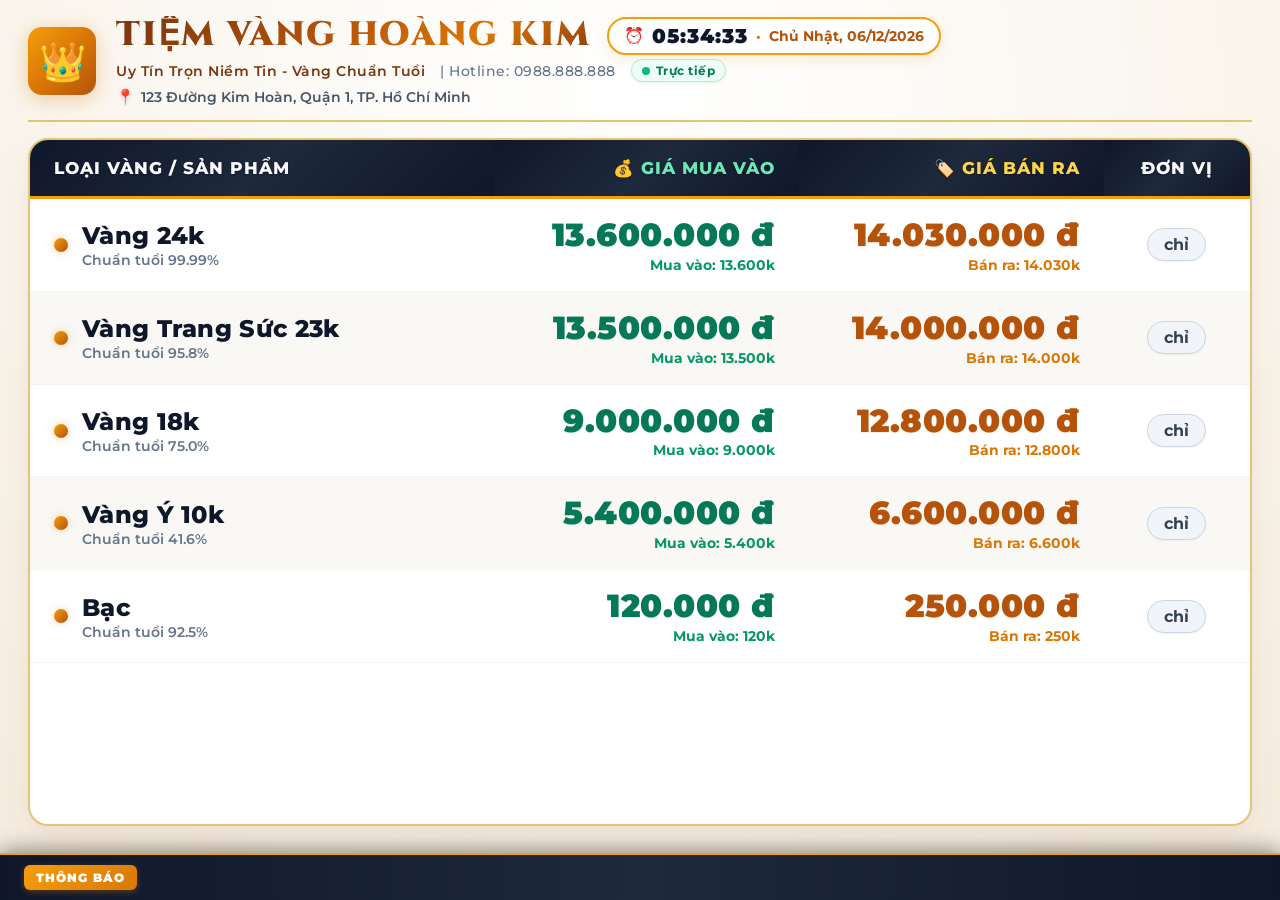
==== bang-gia-vang.html @ 9cb9dcdd "Ghim co dinh dong chu thong bao duoi day man hinh, hoan toan doc lap voi khung bang gia vang" ====
<!DOCTYPE html>
<html lang="vi">
<head>
  <meta charset="UTF-8">
  <meta name="viewport" content="width=device-width, initial-scale=1.0">
  <title>Bảng Giá Vàng Điện Tử - Tiệm Vàng Hoàng Kim</title>
  <link rel="preconnect" href="https://fonts.googleapis.com">
  <link rel="preconnect" href="https://fonts.gstatic.com" crossorigin>
  <link href="https://fonts.googleapis.com/css2?family=Cinzel:wght@600;700;800;900&family=Montserrat:wght@400;500;600;700;800;900&display=swap" rel="stylesheet">
  <style>
    :root {
      --bg-main: radial-gradient(circle at 50% 10%, #FFFFFF 0%, #FAF6EE 55%, #F4ECE0 100%);
      --card-bg: #FFFFFF;
      --gold-primary: #D97706;
      --gold-dark: #B45309;
      --gold-light: #FEF3C7;
      --gold-gradient: linear-gradient(135deg, #F59E0B 0%, #D97706 50%, #B45309 100%);
      --text-main: #0F172A;
      --text-muted: #64748B;
      --border-gold: #E5C378;
      --border-light: #EFE4CF;
      --buy-color: #047857;
      --sell-color: #DC2626;
    }

    * {
      box-sizing: border-box;
      margin: 0;
      padding: 0;
    }

    body {
      font-family: 'Montserrat', sans-serif;
      background: var(--bg-main);
      color: var(--text-main);
      min-height: 100vh;
      display: flex;
      flex-direction: column;
      overflow-x: hidden;
      padding-bottom: 58px;
    }

    /* Main Container */
    .tv-container {
      flex: 1;
      width: 100%;
      max-width: 1600px;
      margin: 0 auto;
      padding: 16px 28px;
      display: flex;
      flex-direction: column;
    }

    /* Header Section */
    .tv-header {
      display: flex;
      align-items: center;
      gap: 20px;
      padding-bottom: 14px;
      border-bottom: 2px solid var(--border-gold);
      margin-bottom: 16px;
    }

    .brand-logo-badge {
      width: 68px;
      height: 68px;
      background: var(--gold-gradient);
      border-radius: 14px;
      display: flex;
      align-items: center;
      justify-content: center;
      font-size: 38px;
      box-shadow: 0 4px 20px rgba(217, 119, 6, 0.35);
      flex-shrink: 0;
    }

    .brand-titles {
      flex: 1;
    }

    .brand-title-row {
      display: flex;
      align-items: center;
      gap: 16px;
      flex-wrap: wrap;
    }

    .brand-titles h1 {
      font-family: 'Cinzel', serif;
      font-size: 34px;
      font-weight: 900;
      letter-spacing: 2px;
      background: linear-gradient(135deg, #78350F 0%, #B45309 45%, #D97706 75%, #92400E 100%);
      -webkit-background-clip: text;
      -webkit-text-fill-color: transparent;
      text-transform: uppercase;
      margin-bottom: 0;
      line-height: 1.15;
      filter: drop-shadow(0 1px 1px rgba(255, 255, 255, 0.8));
    }

    /* Thời gian hiển thị nho nhỏ sau chữ Hoàng Kim */
    .header-clock-pill {
      display: inline-flex;
      align-items: center;
      gap: 8px;
      background: #FFFFFF;
      border: 2px solid #F59E0B;
      padding: 5px 15px;
      border-radius: 20px;
      box-shadow: 0 4px 15px rgba(217, 119, 6, 0.15);
    }

    .header-clock-pill .clock-icon {
      font-size: 16px;
    }

    .header-clock-pill .clock-time-inline {
      font-family: 'Montserrat', monospace;
      font-size: 20px;
      font-weight: 900;
      color: #0F172A;
      letter-spacing: 1px;
    }

    .header-clock-pill .clock-sep {
      color: #D97706;
      font-size: 13px;
      font-weight: 700;
    }

    .header-clock-pill .clock-date-inline {
      font-size: 14px;
      color: #B45309;
      font-weight: 700;
    }

    .brand-titles .slogan {
      font-size: 14px;
      color: #78350F;
      letter-spacing: 0.5px;
      font-weight: 600;
      display: flex;
      align-items: center;
      gap: 15px;
      margin-top: 4px;
      flex-wrap: wrap;
    }

    .brand-titles .slogan span.contact {
      color: #64748B;
      font-size: 13.5px;
      font-weight: 500;
    }

    /* Live Sync Status Badge */
    .live-status-pill {
      display: inline-flex;
      align-items: center;
      gap: 6px;
      font-size: 12px;
      font-weight: 700;
      color: #047857;
      background: #ECFDF5;
      border: 1px solid #A7F3D0;
      padding: 3px 10px;
      border-radius: 12px;
      box-shadow: 0 1px 3px rgba(4, 120, 87, 0.1);
    }

    .live-dot {
      width: 8px;
      height: 8px;
      border-radius: 50%;
      background: #10B981;
      display: inline-block;
    }

    /* Address Line */
    .address-line {
      display: flex;
      align-items: center;
      gap: 6px;
      font-size: 13.5px;
      color: #475569;
      font-weight: 600;
      margin-top: 5px;
    }

    .address-pin {
      font-size: 15px;
      color: #DC2626;
      filter: drop-shadow(0 1px 2px rgba(220, 38, 38, 0.25));
    }

    /* Rates Table Card */
    .rates-card {
      flex: 1;
      background: #FFFFFF;
      border-radius: 20px;
      border: 2px solid #E5C378;
      box-shadow: 0 20px 50px rgba(180, 83, 9, 0.08), 0 4px 12px rgba(0, 0, 0, 0.03);
      overflow: hidden;
      display: flex;
      flex-direction: column;
    }

    .rates-table {
      width: 100%;
      border-collapse: collapse;
      text-align: left;
    }

    .rates-table thead th {
      background: linear-gradient(135deg, #0F172A 0%, #1E293B 50%, #0F172A 100%);
      color: #F8FAFC;
      font-family: 'Montserrat', sans-serif;
      font-size: 16.5px;
      font-weight: 800;
      letter-spacing: 1px;
      padding: 18px 24px;
      border-bottom: 3px solid #F59E0B;
      text-transform: uppercase;
      text-shadow: 0 1px 2px rgba(0, 0, 0, 0.4);
    }

    .rates-table thead th.th-buy {
      color: #6EE7B7;
      text-align: right;
    }

    .rates-table thead th.th-sell {
      color: #FCD34D;
      text-align: right;
    }

    .rates-table thead th.th-center {
      text-align: center;
    }

    .rates-table tbody tr {
      border-bottom: 1px solid #F1F5F9;
      background: #FFFFFF;
      transition: background 0.15s ease;
    }

    .rates-table tbody tr:nth-child(even) {
      background: #FAF8F5;
    }

    .rates-table tbody tr:hover {
      background: #FEF9C3;
    }

    .rates-table td {
      padding: 18px 24px;
      vertical-align: middle;
      font-size: 18px;
    }

    .gold-name-box {
      display: flex;
      align-items: center;
      gap: 14px;
    }

    .gold-bullet {
      width: 14px;
      height: 14px;
      border-radius: 50%;
      background: linear-gradient(135deg, #F59E0B, #B45309);
      box-shadow: 0 0 8px rgba(217, 119, 6, 0.35);
      flex-shrink: 0;
    }

    .gold-title {
      font-size: 24px;
      font-weight: 800;
      color: #0F172A;
      letter-spacing: 0.3px;
    }

    .gold-sub {
      font-size: 13.5px;
      color: #64748B;
      font-weight: 600;
      margin-top: 2px;
    }

    .unit-tag {
      display: inline-block;
      padding: 6px 16px;
      border-radius: 20px;
      background: #F1F5F9;
      border: 1.5px solid #CBD5E1;
      color: #334155;
      font-size: 16px;
      font-weight: 700;
      box-shadow: 0 1px 2px rgba(0, 0, 0, 0.05);
    }

    .price-cell {
      text-align: right;
      font-family: 'Montserrat', sans-serif;
    }

    .price-val {
      font-size: 32px;
      font-weight: 900;
      letter-spacing: 0.5px;
      line-height: 1.15;
    }

    .price-buy-val {
      color: #047857;
      text-shadow: 0 1px 1px rgba(4, 120, 87, 0.1);
    }

    .price-sell-val {
      color: #B45309;
      text-shadow: 0 1px 1px rgba(180, 83, 9, 0.1);
    }

    .price-vnd-sub {
      font-size: 13.5px;
      font-weight: 700;
      margin-top: 3px;
    }

    .price-buy-sub {
      color: #059669;
    }

    .price-sell-sub {
      color: #D97706;
    }

    /* Empty state */
    .empty-state {
      padding: 60px 20px;
      text-align: center;
      color: #64748B;
      font-size: 18px;
    }

    /* Bottom Ticker Marquee: Cố định hoàn toàn ở đáy màn hình */
    .bottom-ticker {
      position: fixed;
      bottom: 0;
      left: 0;
      right: 0;
      width: 100%;
      z-index: 9999;
      background: linear-gradient(90deg, #0F172A 0%, #1E293B 50%, #0F172A 100%);
      border-top: 2.5px solid #F59E0B;
      padding: 10px 24px;
      display: flex;
      align-items: center;
      gap: 16px;
      font-size: 15px;
      overflow: hidden;
      margin: 0;
      border-radius: 0;
      box-shadow: 0 -4px 20px rgba(0, 0, 0, 0.4);
    }

    .ticker-badge {
      background: linear-gradient(135deg, #F59E0B, #D97706);
      color: #FFFFFF;
      font-size: 12px;
      font-weight: 900;
      padding: 5px 12px;
      border-radius: 6px;
      white-space: nowrap;
      text-transform: uppercase;
      letter-spacing: 1px;
      box-shadow: 0 2px 6px rgba(217, 119, 6, 0.35);
      flex-shrink: 0;
    }

    .ticker-content {
      flex: 1;
      white-space: nowrap;
      overflow: hidden;
    }

    .ticker-text {
      display: inline-block;
      padding-left: 100%;
      animation: tickerAnimation 28s linear infinite;
      color: #F8FAFC;
      font-weight: 600;
      font-size: 14.5px;
      letter-spacing: 0.5px;
    }

    @keyframes tickerAnimation {
      0% { transform: translateX(0); }
      100% { transform: translateX(-100%); }
    }

    /* Responsive for TV / Tablet / Mobile */
    @media (max-width: 1024px) {
      .brand-titles h1 { font-size: 28px; }
      .header-clock-pill .clock-time-inline { font-size: 17px; }
      .gold-title { font-size: 20px; }
      .price-val { font-size: 24px; }
      .price-vnd-sub { font-size: 12px; }
      .unit-tag { font-size: 14px; padding: 5px 12px; }
      .rates-table thead th { font-size: 14px; padding: 14px 16px; }
      .rates-table td { padding: 14px 16px; font-size: 16px; }
    }

    @media (max-width: 640px) {
      body { padding-bottom: 52px; }
      .tv-container { padding: 10px; }
      .tv-header { flex-direction: column; align-items: flex-start; gap: 10px; }
      .brand-titles h1 { font-size: 22px; }
      .header-clock-pill .clock-time-inline { font-size: 15px; }
      .price-val { font-size: 18px; }
      .price-vnd-sub { font-size: 11px; }
      .gold-title { font-size: 15px; }
      .gold-sub { font-size: 11px; }
      .unit-tag { font-size: 12px; padding: 4px 8px; }
      .rates-table thead th { font-size: 11.5px; padding: 10px 6px; letter-spacing: 0.5px; }
      .rates-table td { padding: 10px 6px; }
      .gold-bullet { width: 10px; height: 10px; }
      .gold-name-box { gap: 8px; }
      .bottom-ticker { padding: 8px 12px; gap: 10px; }
      .ticker-badge { font-size: 11px; padding: 3px 8px; }
      .ticker-text { font-size: 13px; }
    }
  </style>
</head>
<body>

  <div class="tv-container">
    <!-- Header Section -->
    <header class="tv-header">
      <div class="brand-logo-badge">👑</div>
      <div class="brand-titles">
        <div class="brand-title-row">
          <h1 id="tvStoreName">TIỆM VÀNG HOÀNG KIM</h1>
          <div class="header-clock-pill">
            <span class="clock-icon">⏰</span>
            <span class="clock-time-inline" id="liveClock">00:00:00</span>
            <span class="clock-sep">•</span>
            <span class="clock-date-inline" id="liveDate">Đang tải thời gian...</span>
          </div>
        </div>
        <div class="slogan">
          <span id="tvStoreSlogan">Uy Tín Trọn Niềm Tin - Vàng Chuẩn Tuổi</span>
          <span class="contact" id="tvStoreContact">| Hotline: 0988.888.888</span>
          <div class="live-status-pill" id="liveStatusPill" title="Tự động cập nhật giá vàng trực tiếp">
            <span class="live-dot"></span>
            <span id="liveStatusText">Trực tiếp</span>
          </div>
        </div>
        <div class="address-line" id="tvStoreAddressRow">
          <span class="address-pin">📍</span>
          <span id="tvStoreAddress">123 Đường Kim Hoàn, Quận 1, TP. Hồ Chí Minh</span>
        </div>
      </div>
    </header>

    <!-- Bảng Giá Vàng -->
    <main class="rates-card">
      <table class="rates-table">
        <thead>
          <tr>
            <th style="width: 38%;">Loại Vàng / Sản Phẩm</th>
            <th class="th-buy" style="width: 25%;">💰 Giá Mua Vào</th>
            <th class="th-sell" style="width: 25%;">🏷️ Giá Bán Ra</th>
            <th class="th-center" style="width: 12%;">Đơn Vị</th>
          </tr>
        </thead>
        <tbody id="ratesTableBody">
          <!-- Rows render dynamically via JavaScript -->
        </tbody>
      </table>

      <div id="emptyRatesMessage" class="empty-state" style="display: none;">
        ⚠️ Bảng giá vàng đang được cập nhật. Vui lòng quay lại sau!
      </div>
    </main>
  </div> <!-- /tv-container -->

  <!-- Dòng chữ thông báo chạy chân trang: Cố định độc lập dưới đáy màn hình -->
  <footer class="bottom-ticker">
    <div class="ticker-badge">THÔNG BÁO</div>
    <div class="ticker-content">
      <div class="ticker-text" id="tickerText">
        ✨ Kính chúc Quý khách Vạn Sự Như Ý - Phát Tài Phát Lộc! | Giá vàng niêm yết tại thời điểm giao dịch thực tế tại quầy | Nhận thu đổi, làm mới, đánh bóng trọn đời sản phẩm.
      </div>
    </div>
  </footer>

  <!-- Scripts -->
  <script src="js/defaultData.js?v=58"></script>
  <script src="js/googleSheetService.js?v=58"></script>
  <script>
    // State
    let goldPrices = [];
    let storeConfig = {};
    const STORAGE_KEY_PRICES = 'pmqlv_gold_prices';
    const STORAGE_KEY_CONFIG = 'pmqlv_store_config';
    const STORAGE_KEY_VISIBLE = 'pmqlv_tv_visible_types';

    // 1. Khởi động
    function init() {
      loadData();
      updateClock();
      setInterval(updateClock, 1000);

      // Render giao diện bảng giá
      renderTVDisplay();

      // Khởi động đồng bộ từ Google Sheet: tuần tự an toàn, chống đơ và quá tải trên di động
      fetchLatestFromCloud();
      startCloudLoop();

      // Tự động kiểm tra ngay khi mở khóa điện thoại hoặc quay lại tab trình duyệt
      document.addEventListener('visibilitychange', () => {
        if (document.visibilityState === 'visible') {
          isFetchingCloud = false; // Phá vỡ khóa treo khi mở lại máy
          loadData();
          renderTVDisplay();
          fetchLatestFromCloud();
          startCloudLoop();
        }
      });
      window.addEventListener('focus', () => {
        isFetchingCloud = false;
        fetchLatestFromCloud();
        startCloudLoop();
      });
      window.addEventListener('pageshow', () => {
        isFetchingCloud = false;
        loadData();
        renderTVDisplay();
        fetchLatestFromCloud();
        startCloudLoop();
      });

      // Lắng nghe BroadcastChannel để đồng bộ tức thì 0.01 giây giữa các tab cùng thiết bị
      if (typeof BroadcastChannel !== 'undefined') {
        try {
          const bc = new BroadcastChannel('pmqlv_channel');
          bc.onmessage = (ev) => {
            if (ev.data && (ev.data.type === 'GOLD_PRICES_UPDATED' || ev.data.type === 'STORE_CONFIG_UPDATED')) {
              loadData();
              renderTVDisplay(true);
            }
          };
        } catch(e) {}
      }

      // Lắng nghe thay đổi dữ liệu từ các tab/cửa sổ khác (cùng máy)
      window.addEventListener('storage', (e) => {
        if (e.key === STORAGE_KEY_PRICES || e.key === STORAGE_KEY_CONFIG || e.key === STORAGE_KEY_VISIBLE) {
          loadData();
          renderTVDisplay(true);
        }
      });

      // Lắng nghe nhấp đúp để bật/tắt toàn màn hình nếu cần
      document.addEventListener('dblclick', toggleFullScreen);

      // Kiểm tra cập nhật bộ nhớ cục bộ mỗi 1 giây (cả giá vàng lẫn thông tin tiệm)
      let lastKnownConfig = localStorage.getItem(STORAGE_KEY_CONFIG);
      setInterval(() => {
        const currentSaved = localStorage.getItem(STORAGE_KEY_PRICES);
        const currentConfig = localStorage.getItem(STORAGE_KEY_CONFIG);
        let needRefresh = false;

        if (currentSaved && currentSaved !== JSON.stringify(goldPrices)) {
          needRefresh = true;
        }
        if (currentConfig !== lastKnownConfig) {
          lastKnownConfig = currentConfig;
          needRefresh = true;
        }

        if (needRefresh) {
          loadData();
          renderTVDisplay(true);
        }
      }, 1000);
    }

    // 2. Tải dữ liệu từ LocalStorage
    function loadData() {
      // Cấu hình cửa hàng
      const savedConfig = localStorage.getItem(STORAGE_KEY_CONFIG);
      storeConfig = savedConfig ? JSON.parse(savedConfig) : (window.DEFAULT_STORE_CONFIG || {});

      // Cập nhật thông tin tiêu đề
      const nameEl = document.getElementById('tvStoreName');
      const sloganEl = document.getElementById('tvStoreSlogan');
      const contactEl = document.getElementById('tvStoreContact');
      const addressEl = document.getElementById('tvStoreAddress');
      const addressRow = document.getElementById('tvStoreAddressRow');

      if (nameEl) nameEl.textContent = storeConfig.storeName || 'TIỆM VÀNG HOÀNG KIM';
      if (sloganEl) sloganEl.textContent = storeConfig.slogan || 'Uy Tín Trọn Niềm Tin - Vàng Chuẩn Tuổi';
      if (contactEl) contactEl.textContent = storeConfig.phone ? `| Hotline: ${storeConfig.phone}` : '';

      if (addressEl) {
        const addr = (storeConfig.address && storeConfig.address.trim()) ? storeConfig.address.trim() : '';
        if (addr) {
          addressEl.textContent = addr;
          if (addressRow) addressRow.style.display = 'flex';
        } else {
          if (addressRow) addressRow.style.display = 'none';
        }
      }

      const tickerEl = document.getElementById('tickerText');
      if (tickerEl && storeConfig.tickerText && storeConfig.tickerText.trim()) {
        tickerEl.textContent = storeConfig.tickerText.trim();
      }

      // Bảng giá vàng
      const savedPrices = localStorage.getItem(STORAGE_KEY_PRICES);
      let loaded = [];
      if (savedPrices) {
        try { loaded = JSON.parse(savedPrices); } catch (e) { loaded = []; }
      }
      const defaultPrices = (window.DEFAULT_GOLD_PRICES && window.DEFAULT_GOLD_PRICES.length > 0) ? window.DEFAULT_GOLD_PRICES : [];
      if (!loaded || loaded.length === 0) {
        loaded = defaultPrices;
      } else {
        defaultPrices.forEach(def => {
          if (!loaded.some(p => p.loaiVang === def.loaiVang)) {
            loaded.push(def);
          }
        });
      }
      goldPrices = loaded;
    }

    // Danh sách 5 loại cố định hiển thị trên Bảng Giá TV theo yêu cầu
    const FIXED_TV_ITEMS = [
      {
        title: 'Vàng 24k',
        sub: 'Chuẩn tuổi 99.99%',
        hamLuongDefault: '99.99%',
        donViDefault: 'chỉ',
        defaultMua: 13600,
        defaultBan: 14030,
        matcher: (g) => {
          const n = (g.loaiVang || '').toLowerCase();
          return n.includes('24') || n.includes('9999');
        }
      },
      {
        title: 'Vàng Trang Sức 23k',
        sub: 'Chuẩn tuổi 95.8%',
        hamLuongDefault: '95.8%',
        donViDefault: 'chỉ',
        defaultMua: 13500,
        defaultBan: 14000,
        matcher: (g) => {
          const n = (g.loaiVang || '').toLowerCase();
          return n.includes('23') || n.includes('vang23k') || n.includes('trang sức 23');
        }
      },
      {
        title: 'Vàng 18k',
        sub: 'Chuẩn tuổi 75.0%',
        hamLuongDefault: '75.0%',
        donViDefault: 'chỉ',
        defaultMua: 9000,
        defaultBan: 12800,
        matcher: (g) => {
          const n = (g.loaiVang || '').toLowerCase();
          return n.includes('18');
        }
      },
      {
        title: 'Vàng Ý 10k',
        sub: 'Chuẩn tuổi 41.6%',
        hamLuongDefault: '41.6%',
        donViDefault: 'chỉ',
        defaultMua: 5500,
        defaultBan: 6900,
        matcher: (g) => {
          const n = (g.loaiVang || '').toLowerCase();
          return n.includes('10k ý') || n.includes('ý 10') || (n.includes('10') && n.includes('ý')) || n.includes('10k') || n.includes('10');
        }
      },
      {
        title: 'Bạc',
        sub: 'Chuẩn tuổi 92.5%',
        hamLuongDefault: '92.5%',
        donViDefault: 'chỉ',
        defaultMua: 120,
        defaultBan: 250,
        matcher: (g) => {
          const n = (g.loaiVang || '').trim().toLowerCase();
          return n === 'bạc' || n.startsWith('bạc') || n.includes('bac');
        }
      }
    ];

    // 3. Render bảng hiển thị TV: Luôn hiển thị cố định đúng 5 loại vàng
    function renderTVDisplay(highlight = false) {
      const tbody = document.getElementById('ratesTableBody');
      const emptyMsg = document.getElementById('emptyRatesMessage');
      if (!tbody) return;

      if (emptyMsg) emptyMsg.style.display = 'none';

      const multiplier = storeConfig.currencyUnitMultiplier || 1000;

      tbody.innerHTML = FIXED_TV_ITEMS.map(fixed => {
        const found = goldPrices.find(g => fixed.matcher(g));
        const mua = found ? (Number(found.giaMua) || 0) : fixed.defaultMua;
        const ban = found ? (Number(found.giaBan) || 0) : fixed.defaultBan;
        const hamLuong = (found && found.hamLuong) ? found.hamLuong : fixed.hamLuongDefault;
        const donVi = (found && found.donVi) ? found.donVi : fixed.donViDefault;

        // Quy đổi VNĐ
        const muaVndStr = (mua * multiplier).toLocaleString('vi-VN') + ' đ';
        const banVndStr = (ban * multiplier).toLocaleString('vi-VN') + ' đ';

        return `
          <tr>
            <td>
              <div class="gold-name-box">
                <span class="gold-bullet"></span>
                <div>
                  <div class="gold-title">${fixed.title}</div>
                  <div class="gold-sub">${fixed.sub}</div>
                </div>
              </div>
            </td>
            <td class="price-cell">
              <div class="price-val price-buy-val">${muaVndStr}</div>
              <div class="price-vnd-sub price-buy-sub">Mua vào: ${mua.toLocaleString('vi-VN')}k</div>
            </td>
            <td class="price-cell">
              <div class="price-val price-sell-val">${banVndStr}</div>
              <div class="price-vnd-sub price-sell-sub">Bán ra: ${ban.toLocaleString('vi-VN')}k</div>
            </td>
            <td style="text-align: center;">
              <span class="unit-tag">${donVi}</span>
            </td>
          </tr>
        `;
      }).join('');
    }

    // 4. Đồng bộ dữ liệu từ Google Sheet tuần tự an toàn (chống nghẽn socket & đơ trên điện thoại)
    let isFetchingCloud = false;
    let lastCloudFetchStart = 0;
    let cloudLoopTimer = null;

    async function fetchLatestFromCloud() {
      const now = Date.now();
      // Watchdog chống treo socket: Nếu lần fetch trước quá 10s chưa xong, tự phá khóa
      if (isFetchingCloud) {
        if (now - lastCloudFetchStart < 10000) return;
        console.warn('⚠️ TV Cloud Sync: Phát hiện kết nối bị treo trên điện thoại -> Tự động giải phóng khóa!');
      }

      if (!window.GoogleSheetService || !GoogleSheetService.isConfigured()) return;

      isFetchingCloud = true;
      lastCloudFetchStart = now;
      try {
        let prices = null;
        if (typeof GoogleSheetService.fetchGoldPrices === 'function') {
          prices = await GoogleSheetService.fetchGoldPrices();
        }

        if (prices && Array.isArray(prices) && prices.length > 0) {
          const currentStr = JSON.stringify(goldPrices);
          const newStr = JSON.stringify(prices);
          if (currentStr !== newStr) {
            console.log('⚡ TV: Phát hiện bảng giá vàng mới từ Google Sheet -> Cập nhật hiển thị!');
            goldPrices = prices;
            localStorage.setItem(STORAGE_KEY_PRICES, newStr);
            renderTVDisplay(true);
          }
          updateLiveStatus(true);
        } else {
          // Nếu không có lỗi mạng (chỉ là dữ liệu không đổi), vẫn báo trực tiếp
          if (prices !== null) updateLiveStatus(true);
        }
      } catch (e) {
        console.warn('TV Cloud Sync warning:', e);
        updateLiveStatus(false);
      } finally {
        isFetchingCloud = false;
      }
    }

    function startCloudLoop() {
      if (cloudLoopTimer) {
        clearTimeout(cloudLoopTimer);
        cloudLoopTimer = null;
      }

      const loop = async () => {
        if (!document.hidden) {
          try {
            await fetchLatestFromCloud();
          } catch (e) {}
        }
        cloudLoopTimer = setTimeout(loop, 4500);
      };

      cloudLoopTimer = setTimeout(loop, 4500);
    }

    function updateLiveStatus(isLive) {
      const pill = document.getElementById('liveStatusPill');
      const text = document.getElementById('liveStatusText');
      if (!pill || !text) return;
      if (isLive) {
        pill.style.background = '#ECFDF5';
        pill.style.borderColor = '#A7F3D0';
        pill.style.color = '#047857';
        text.textContent = 'Trực tiếp';
      } else {
        pill.style.background = '#FEF2F2';
        pill.style.borderColor = '#FECACA';
        pill.style.color = '#DC2626';
        text.textContent = 'Mất kết nối';
      }
    }

    // 5. Đồng hồ thời gian thực
    function updateClock() {
      const now = new Date();
      const clockEl = document.getElementById('liveClock');
      const dateEl = document.getElementById('liveDate');

      if (clockEl) {
        const h = String(now.getHours()).padStart(2, '0');
        const m = String(now.getMinutes()).padStart(2, '0');
        const s = String(now.getSeconds()).padStart(2, '0');
        clockEl.textContent = `${h}:${m}:${s}`;
      }

      if (dateEl) {
        const days = ['Chủ Nhật', 'Thứ Hai', 'Thứ Ba', 'Thứ Tư', 'Thứ Năm', 'Thứ Sáu', 'Thứ Bảy'];
        const dayName = days[now.getDay()];
        const d = String(now.getDate()).padStart(2, '0');
        const mo = String(now.getMonth() + 1).padStart(2, '0');
        const y = now.getFullYear();
        dateEl.textContent = `${dayName}, ${d}/${mo}/${y}`;
      }
    }

    // 6. Toàn màn hình (khi nhấp đúp)
    function toggleFullScreen() {
      if (!document.fullscreenElement) {
        document.documentElement.requestFullscreen().catch(err => {
          console.warn('Lỗi toàn màn hình:', err);
        });
      } else {
        if (document.exitFullscreen) {
          document.exitFullscreen().catch(err => {
            console.warn('Lỗi thoát toàn màn hình:', err);
          });
        }
      }
    }

    // Chạy khi nạp DOM
    document.addEventListener('DOMContentLoaded', init);
  </script>
</body>
</html>
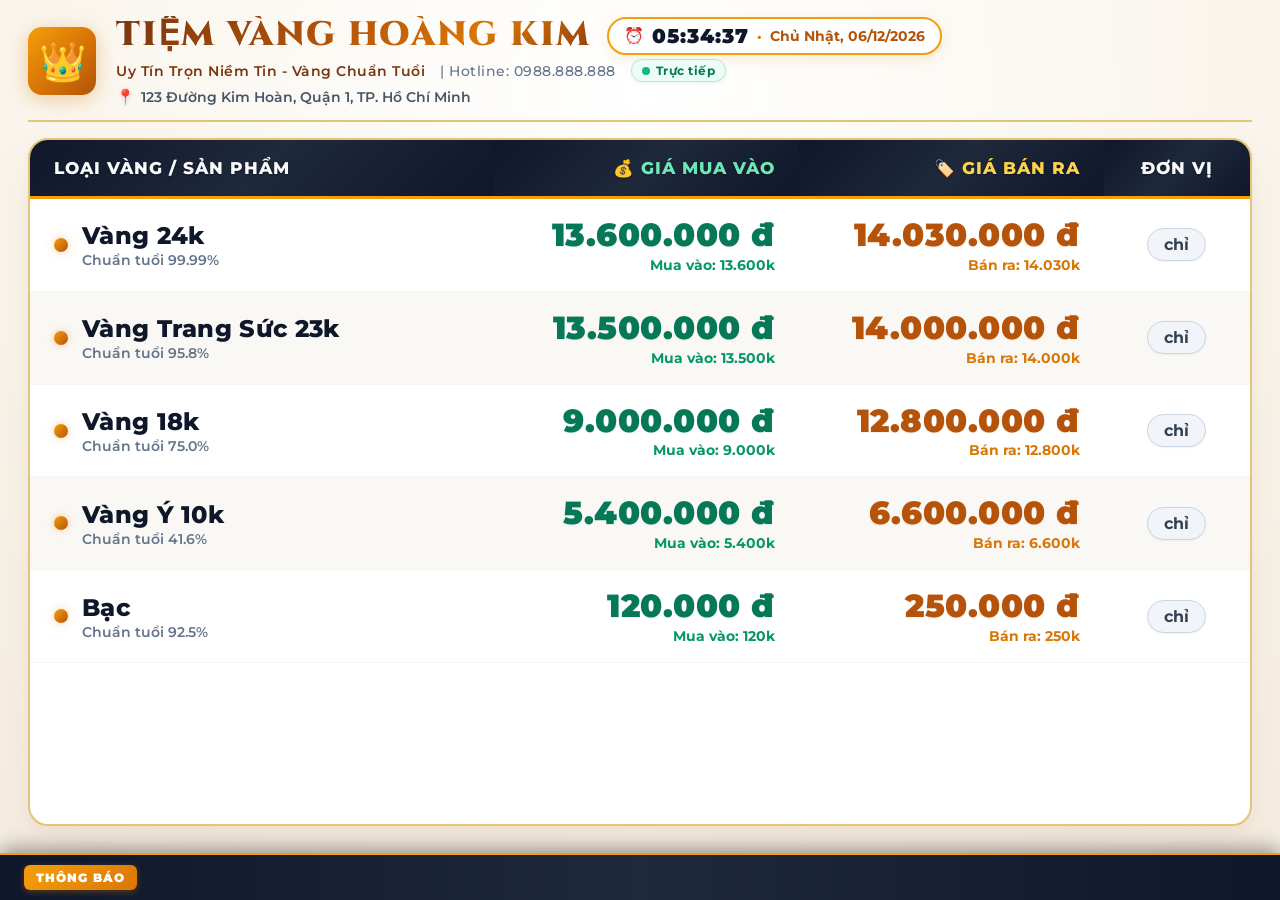
==== commit 538df964: "Sua loi tu dong cap nhat gia vang tren dien thoai: khoi phuc setInterval lien tuc voi Watchdog 9s tu" ====
--- a/bang-gia-vang.html
+++ b/bang-gia-vang.html
@@ -496,8 +496,8 @@
   </footer>
 
   <!-- Scripts -->
-  <script src="js/defaultData.js?v=58"></script>
-  <script src="js/googleSheetService.js?v=58"></script>
+  <script src="js/defaultData.js?v=59"></script>
+  <script src="js/googleSheetService.js?v=59"></script>
   <script>
     // State
     let goldPrices = [];
@@ -515,9 +515,10 @@
       // Render giao diện bảng giá
       renderTVDisplay();
 
-      // Khởi động đồng bộ từ Google Sheet: tuần tự an toàn, chống đơ và quá tải trên di động
+      // Khởi động đồng bộ từ Google Sheet: chạy liên tục 3.5s/lần với Watchdog tự phá khóa
       fetchLatestFromCloud();
-      startCloudLoop();
+      if (window._tvCloudSyncInterval) clearInterval(window._tvCloudSyncInterval);
+      window._tvCloudSyncInterval = setInterval(fetchLatestFromCloud, 3500);
 
       // Tự động kiểm tra ngay khi mở khóa điện thoại hoặc quay lại tab trình duyệt
       document.addEventListener('visibilitychange', () => {
@@ -526,20 +527,17 @@
           loadData();
           renderTVDisplay();
           fetchLatestFromCloud();
-          startCloudLoop();
         }
       });
       window.addEventListener('focus', () => {
         isFetchingCloud = false;
         fetchLatestFromCloud();
-        startCloudLoop();
       });
       window.addEventListener('pageshow', () => {
         isFetchingCloud = false;
         loadData();
         renderTVDisplay();
         fetchLatestFromCloud();
-        startCloudLoop();
       });
 
       // Lắng nghe BroadcastChannel để đồng bộ tức thì 0.01 giây giữa các tab cùng thiết bị
@@ -751,17 +749,19 @@
       }).join('');
     }
 
-    // 4. Đồng bộ dữ liệu từ Google Sheet tuần tự an toàn (chống nghẽn socket & đơ trên điện thoại)
+    // 4. Đồng bộ dữ liệu từ Google Sheet liên tục (có Watchdog tự phá khóa chống treo)
     let isFetchingCloud = false;
     let lastCloudFetchStart = 0;
-    let cloudLoopTimer = null;
 
     async function fetchLatestFromCloud() {
       const now = Date.now();
-      // Watchdog chống treo socket: Nếu lần fetch trước quá 10s chưa xong, tự phá khóa
+      // Watchdog: Nếu lần fetch trước bị kẹt quá 9s (mạng di động lag), tự động bẻ khóa
       if (isFetchingCloud) {
-        if (now - lastCloudFetchStart < 10000) return;
-        console.warn('⚠️ TV Cloud Sync: Phát hiện kết nối bị treo trên điện thoại -> Tự động giải phóng khóa!');
+        if (now - lastCloudFetchStart > 9000) {
+          isFetchingCloud = false;
+        } else {
+          return;
+        }
       }
 
       if (!window.GoogleSheetService || !GoogleSheetService.isConfigured()) return;
@@ -785,7 +785,6 @@
           }
           updateLiveStatus(true);
         } else {
-          // Nếu không có lỗi mạng (chỉ là dữ liệu không đổi), vẫn báo trực tiếp
           if (prices !== null) updateLiveStatus(true);
         }
       } catch (e) {
@@ -794,24 +793,6 @@
       } finally {
         isFetchingCloud = false;
       }
-    }
-
-    function startCloudLoop() {
-      if (cloudLoopTimer) {
-        clearTimeout(cloudLoopTimer);
-        cloudLoopTimer = null;
-      }
-
-      const loop = async () => {
-        if (!document.hidden) {
-          try {
-            await fetchLatestFromCloud();
-          } catch (e) {}
-        }
-        cloudLoopTimer = setTimeout(loop, 4500);
-      };
-
-      cloudLoopTimer = setTimeout(loop, 4500);
     }
 
     function updateLiveStatus(isLive) {
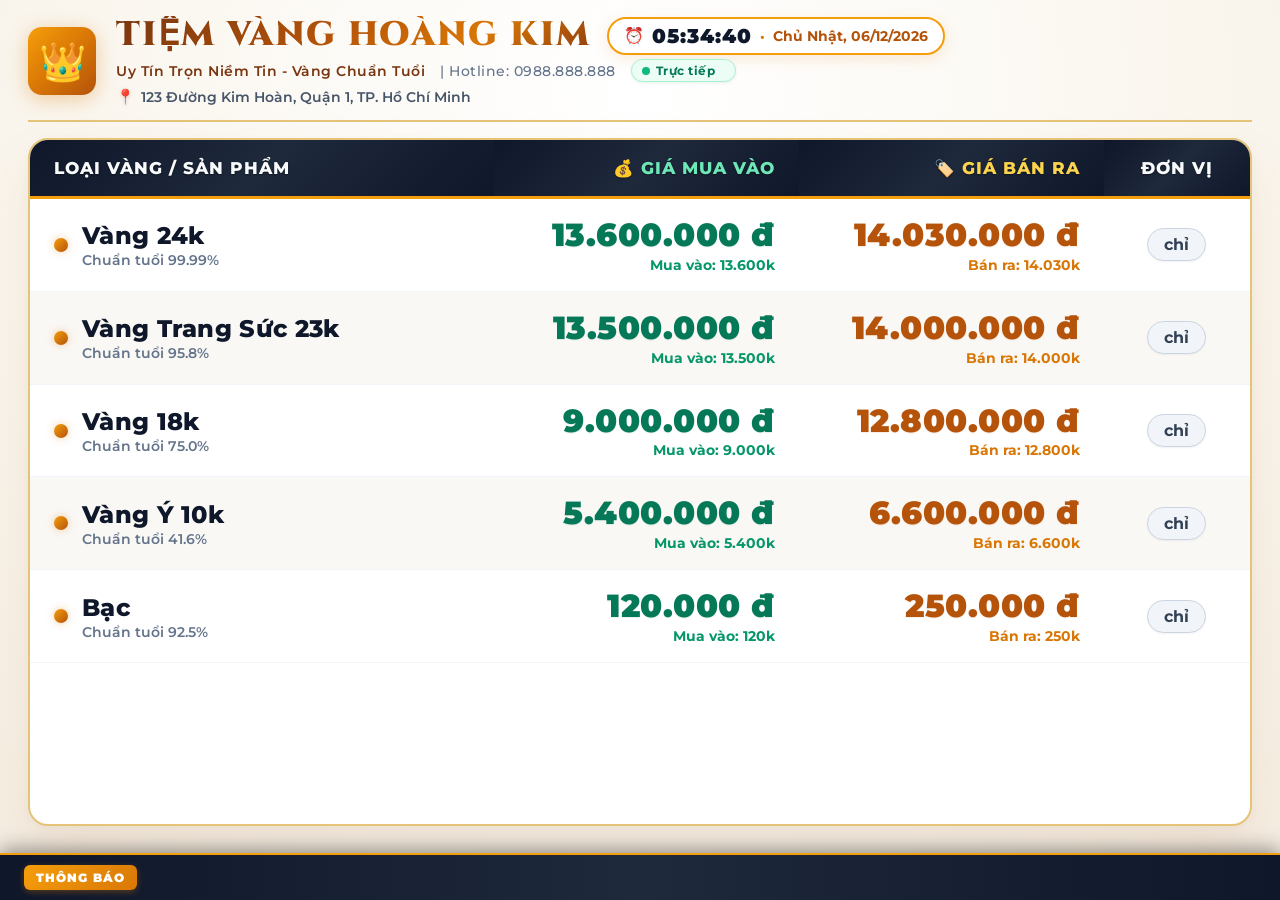
==== commit 3e02217d: "fix(tv): toi uu dong bo thoi gian thuc tren trinh duyet TV Bro Android TV (dual-engine fetch fallbac" ====
--- a/bang-gia-vang.html
+++ b/bang-gia-vang.html
@@ -3,6 +3,9 @@
 <head>
   <meta charset="UTF-8">
   <meta name="viewport" content="width=device-width, initial-scale=1.0">
+  <meta http-equiv="Cache-Control" content="no-cache, no-store, must-revalidate">
+  <meta http-equiv="Pragma" content="no-cache">
+  <meta http-equiv="Expires" content="0">
   <title>Bảng Giá Vàng Điện Tử - Tiệm Vàng Hoàng Kim</title>
   <link rel="preconnect" href="https://fonts.googleapis.com">
   <link rel="preconnect" href="https://fonts.gstatic.com" crossorigin>
@@ -454,6 +457,7 @@
           <div class="live-status-pill" id="liveStatusPill" title="Tự động cập nhật giá vàng trực tiếp">
             <span class="live-dot"></span>
             <span id="liveStatusText">Trực tiếp</span>
+            <span id="lastSyncTime" style="font-size: 11px; opacity: 0.85; margin-left: 4px; font-weight: 600;"></span>
           </div>
         </div>
         <div class="address-line" id="tvStoreAddressRow">
@@ -496,8 +500,8 @@
   </footer>
 
   <!-- Scripts -->
-  <script src="js/defaultData.js?v=59"></script>
-  <script src="js/googleSheetService.js?v=59"></script>
+  <script src="js/defaultData.js?v=60"></script>
+  <script src="js/googleSheetService.js?v=60"></script>
   <script>
     // State
     let goldPrices = [];
@@ -515,17 +519,15 @@
       // Render giao diện bảng giá
       renderTVDisplay();
 
-      // Khởi động đồng bộ từ Google Sheet: chạy liên tục 3.5s/lần với Watchdog tự phá khóa
+      // Khởi động đồng bộ từ Google Sheet: chạy liên tục 4s/lần
       fetchLatestFromCloud();
       if (window._tvCloudSyncInterval) clearInterval(window._tvCloudSyncInterval);
-      window._tvCloudSyncInterval = setInterval(fetchLatestFromCloud, 3500);
+      window._tvCloudSyncInterval = setInterval(fetchLatestFromCloud, 4000);
 
       // Tự động kiểm tra ngay khi mở khóa điện thoại hoặc quay lại tab trình duyệt
       document.addEventListener('visibilitychange', () => {
         if (document.visibilityState === 'visible') {
           isFetchingCloud = false; // Phá vỡ khóa treo khi mở lại máy
-          loadData();
-          renderTVDisplay();
           fetchLatestFromCloud();
         }
       });
@@ -535,8 +537,6 @@
       });
       window.addEventListener('pageshow', () => {
         isFetchingCloud = false;
-        loadData();
-        renderTVDisplay();
         fetchLatestFromCloud();
       });
 
@@ -563,36 +563,33 @@
 
       // Lắng nghe nhấp đúp để bật/tắt toàn màn hình nếu cần
       document.addEventListener('dblclick', toggleFullScreen);
-
-      // Kiểm tra cập nhật bộ nhớ cục bộ mỗi 1 giây (cả giá vàng lẫn thông tin tiệm)
-      let lastKnownConfig = localStorage.getItem(STORAGE_KEY_CONFIG);
-      setInterval(() => {
-        const currentSaved = localStorage.getItem(STORAGE_KEY_PRICES);
-        const currentConfig = localStorage.getItem(STORAGE_KEY_CONFIG);
-        let needRefresh = false;
-
-        if (currentSaved && currentSaved !== JSON.stringify(goldPrices)) {
-          needRefresh = true;
-        }
-        if (currentConfig !== lastKnownConfig) {
-          lastKnownConfig = currentConfig;
-          needRefresh = true;
-        }
-
-        if (needRefresh) {
-          loadData();
-          renderTVDisplay(true);
-        }
-      }, 1000);
     }
 
     // 2. Tải dữ liệu từ LocalStorage
     function loadData() {
       // Cấu hình cửa hàng
       const savedConfig = localStorage.getItem(STORAGE_KEY_CONFIG);
-      storeConfig = savedConfig ? JSON.parse(savedConfig) : (window.DEFAULT_STORE_CONFIG || {});
-
-      // Cập nhật thông tin tiêu đề
+      try {
+        storeConfig = savedConfig ? JSON.parse(savedConfig) : (window.DEFAULT_STORE_CONFIG || {});
+      } catch (e) {
+        storeConfig = window.DEFAULT_STORE_CONFIG || {};
+      }
+      updateStoreInfoUI();
+
+      // Bảng giá vàng
+      const savedPrices = localStorage.getItem(STORAGE_KEY_PRICES);
+      let loaded = [];
+      if (savedPrices) {
+        try { loaded = JSON.parse(savedPrices); } catch (e) { loaded = []; }
+      }
+      const defaultPrices = (window.DEFAULT_GOLD_PRICES && window.DEFAULT_GOLD_PRICES.length > 0) ? window.DEFAULT_GOLD_PRICES : [];
+      if (!loaded || loaded.length === 0) {
+        loaded = defaultPrices;
+      }
+      goldPrices = loaded;
+    }
+
+    function updateStoreInfoUI() {
       const nameEl = document.getElementById('tvStoreName');
       const sloganEl = document.getElementById('tvStoreSlogan');
       const contactEl = document.getElementById('tvStoreContact');
@@ -617,24 +614,6 @@
       if (tickerEl && storeConfig.tickerText && storeConfig.tickerText.trim()) {
         tickerEl.textContent = storeConfig.tickerText.trim();
       }
-
-      // Bảng giá vàng
-      const savedPrices = localStorage.getItem(STORAGE_KEY_PRICES);
-      let loaded = [];
-      if (savedPrices) {
-        try { loaded = JSON.parse(savedPrices); } catch (e) { loaded = []; }
-      }
-      const defaultPrices = (window.DEFAULT_GOLD_PRICES && window.DEFAULT_GOLD_PRICES.length > 0) ? window.DEFAULT_GOLD_PRICES : [];
-      if (!loaded || loaded.length === 0) {
-        loaded = defaultPrices;
-      } else {
-        defaultPrices.forEach(def => {
-          if (!loaded.some(p => p.loaiVang === def.loaiVang)) {
-            loaded.push(def);
-          }
-        });
-      }
-      goldPrices = loaded;
     }
 
     // Danh sách 5 loại cố định hiển thị trên Bảng Giá TV theo yêu cầu
@@ -749,15 +728,15 @@
       }).join('');
     }
 
-    // 4. Đồng bộ dữ liệu từ Google Sheet liên tục (có Watchdog tự phá khóa chống treo)
+    // 4. Đồng bộ dữ liệu từ Google Sheet liên tục (có Watchdog kép chống treo trên Android TV)
     let isFetchingCloud = false;
     let lastCloudFetchStart = 0;
 
     async function fetchLatestFromCloud() {
       const now = Date.now();
-      // Watchdog: Nếu lần fetch trước bị kẹt quá 9s (mạng di động lag), tự động bẻ khóa
+      // Watchdog: Nếu lần fetch trước bị kẹt quá 8s (mạng lag / TV sleep), tự động bẻ khóa
       if (isFetchingCloud) {
-        if (now - lastCloudFetchStart > 9000) {
+        if (now - lastCloudFetchStart > 8000) {
           isFetchingCloud = false;
         } else {
           return;
@@ -780,12 +759,31 @@
           if (currentStr !== newStr) {
             console.log('⚡ TV: Phát hiện bảng giá vàng mới từ Google Sheet -> Cập nhật hiển thị!');
             goldPrices = prices;
-            localStorage.setItem(STORAGE_KEY_PRICES, newStr);
+            try {
+              localStorage.setItem(STORAGE_KEY_PRICES, newStr);
+            } catch (storageErr) {
+              console.warn('Lưu LocalStorage trên TV bị chặn (không ảnh hưởng hiển thị):', storageErr);
+            }
             renderTVDisplay(true);
           }
+
+          // Cập nhật thông tin tiệm nếu có thay đổi từ Cloud
+          if (GoogleSheetService.lastFetchedStoreConfig && typeof GoogleSheetService.lastFetchedStoreConfig === 'object') {
+            const newCfgStr = JSON.stringify(GoogleSheetService.lastFetchedStoreConfig);
+            if (newCfgStr !== JSON.stringify(storeConfig)) {
+              storeConfig = GoogleSheetService.lastFetchedStoreConfig;
+              try { localStorage.setItem(STORAGE_KEY_CONFIG, newCfgStr); } catch(e) {}
+              updateStoreInfoUI();
+            }
+          }
+
           updateLiveStatus(true);
         } else {
-          if (prices !== null) updateLiveStatus(true);
+          if (prices !== null) {
+            updateLiveStatus(true);
+          } else {
+            updateLiveStatus(false);
+          }
         }
       } catch (e) {
         console.warn('TV Cloud Sync warning:', e);
@@ -798,21 +796,28 @@
     function updateLiveStatus(isLive) {
       const pill = document.getElementById('liveStatusPill');
       const text = document.getElementById('liveStatusText');
+      const syncTimeEl = document.getElementById('lastSyncTime');
       if (!pill || !text) return;
+
+      const now = new Date();
+      const timeStr = String(now.getHours()).padStart(2, '0') + ':' + String(now.getMinutes()).padStart(2, '0') + ':' + String(now.getSeconds()).padStart(2, '0');
+
       if (isLive) {
         pill.style.background = '#ECFDF5';
         pill.style.borderColor = '#A7F3D0';
         pill.style.color = '#047857';
         text.textContent = 'Trực tiếp';
+        if (syncTimeEl) syncTimeEl.textContent = `· ${timeStr}`;
       } else {
         pill.style.background = '#FEF2F2';
         pill.style.borderColor = '#FECACA';
         pill.style.color = '#DC2626';
         text.textContent = 'Mất kết nối';
-      }
-    }
-
-    // 5. Đồng hồ thời gian thực
+        if (syncTimeEl) syncTimeEl.textContent = `· Lỗi ${timeStr}`;
+      }
+    }
+
+    // 5. Đồng hồ thời gian thực kiêm Watchdog kiểm tra định kỳ cho Android TV
     function updateClock() {
       const now = new Date();
       const clockEl = document.getElementById('liveClock');
@@ -832,6 +837,12 @@
         const mo = String(now.getMonth() + 1).padStart(2, '0');
         const y = now.getFullYear();
         dateEl.textContent = `${dayName}, ${d}/${mo}/${y}`;
+      }
+
+      // Watchdog chống treo/ngủ đông trên TV Bro / Android WebView:
+      // Đồng hồ chạy mỗi giây -> Nếu quá 6 giây chưa kích hoạt đồng bộ, tự động chạy ngay
+      if (Date.now() - lastCloudFetchStart > 6000) {
+        fetchLatestFromCloud();
       }
     }
 
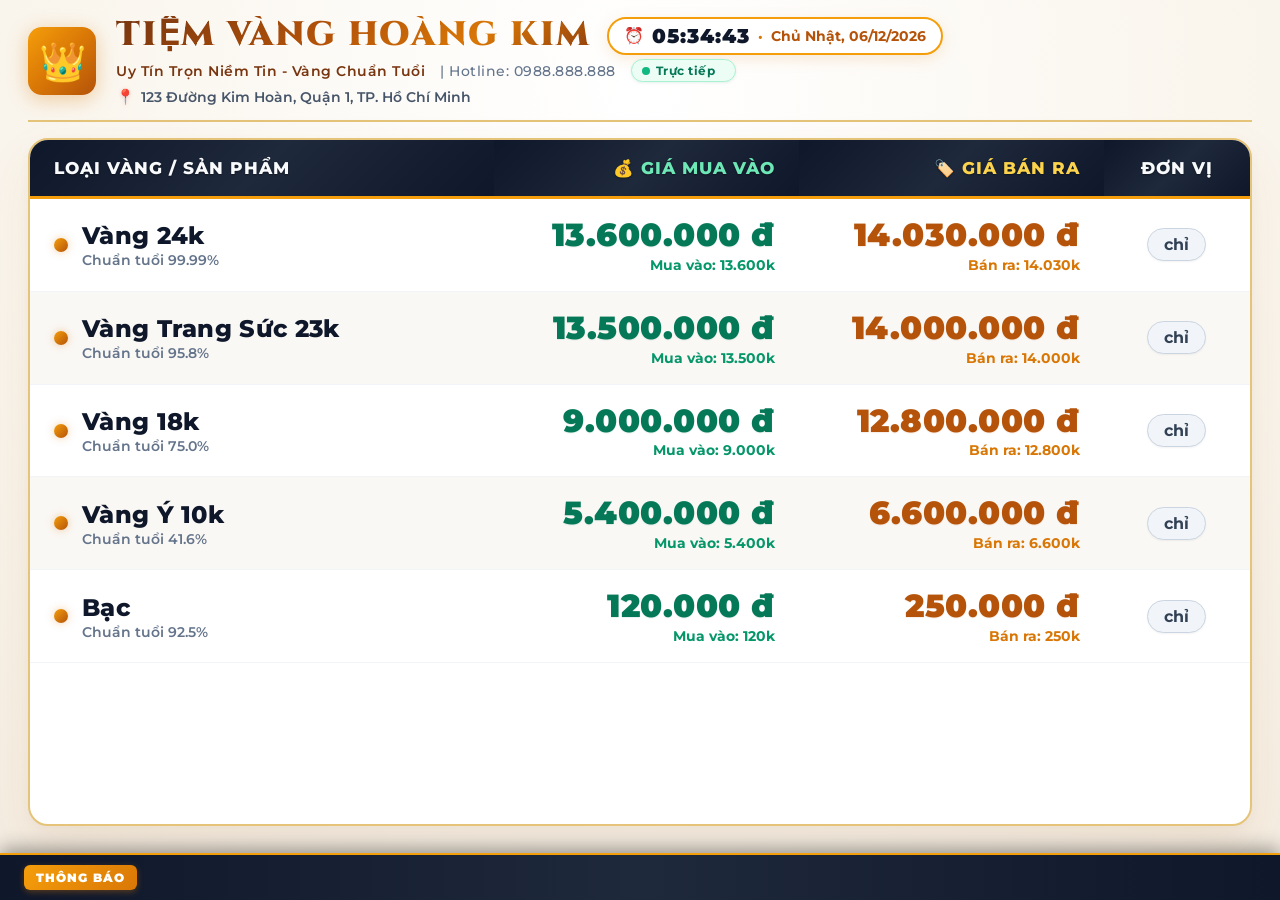
==== commit d8561d72: "fix(tv): them co che tu phuc hoi reload tren trinh duyet BrowseHere Android TV khi bi treo WebView" ====
--- a/bang-gia-vang.html
+++ b/bang-gia-vang.html
@@ -728,9 +728,10 @@
       }).join('');
     }
 
-    // 4. Đồng bộ dữ liệu từ Google Sheet liên tục (có Watchdog kép chống treo trên Android TV)
+    // 4. Đồng bộ dữ liệu từ Google Sheet liên tục (có Watchdog kép chống treo trên Android TV / BrowseHere)
     let isFetchingCloud = false;
     let lastCloudFetchStart = 0;
+    let consecutiveCloudFailures = 0;
 
     async function fetchLatestFromCloud() {
       const now = Date.now();
@@ -754,6 +755,7 @@
         }
 
         if (prices && Array.isArray(prices) && prices.length > 0) {
+          consecutiveCloudFailures = 0;
           const currentStr = JSON.stringify(goldPrices);
           const newStr = JSON.stringify(prices);
           if (currentStr !== newStr) {
@@ -780,14 +782,27 @@
           updateLiveStatus(true);
         } else {
           if (prices !== null) {
+            consecutiveCloudFailures = 0;
             updateLiveStatus(true);
           } else {
+            consecutiveCloudFailures++;
             updateLiveStatus(false);
+            // Tự phục hồi: Nếu mất kết nối liên tục hơn 15 lần (khoảng 1.5 phút), tự reload trang để làm mới nhân WebView TV
+            if (consecutiveCloudFailures >= 15) {
+              consecutiveCloudFailures = 0;
+              console.log('🔄 BrowseHere TV: Tự phục hồi kết nối...');
+              window.location.reload();
+            }
           }
         }
       } catch (e) {
         console.warn('TV Cloud Sync warning:', e);
+        consecutiveCloudFailures++;
         updateLiveStatus(false);
+        if (consecutiveCloudFailures >= 15) {
+          consecutiveCloudFailures = 0;
+          window.location.reload();
+        }
       } finally {
         isFetchingCloud = false;
       }
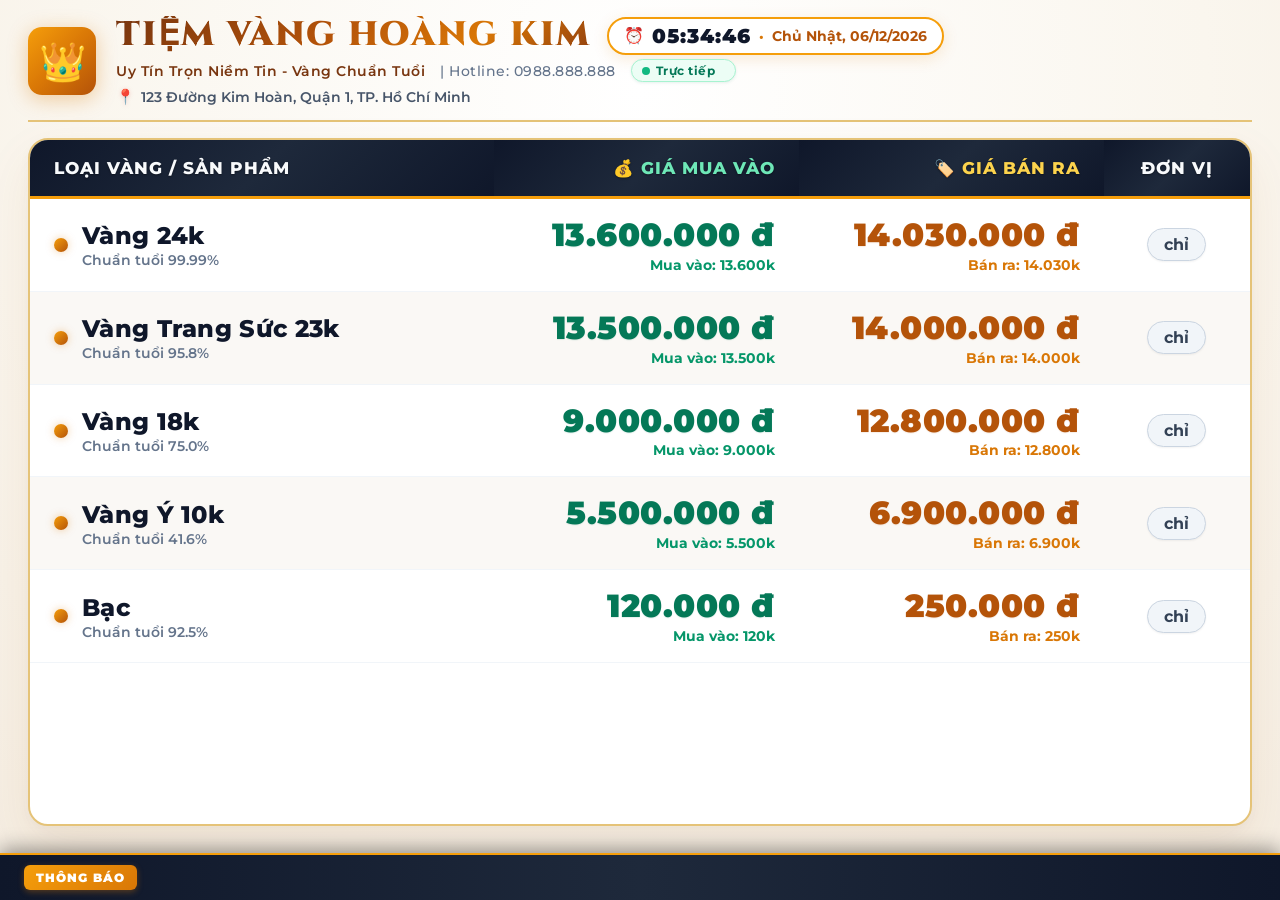
==== commit e8974359: "fix(tv): sua loi bien window.GoogleSheetService khong ton tai khien ham dong bo TV bi thoat ngay don" ====
--- a/bang-gia-vang.html
+++ b/bang-gia-vang.html
@@ -500,8 +500,8 @@
   </footer>
 
   <!-- Scripts -->
-  <script src="js/defaultData.js?v=60"></script>
-  <script src="js/googleSheetService.js?v=60"></script>
+  <script src="js/defaultData.js?v=61"></script>
+  <script src="js/googleSheetService.js?v=61"></script>
   <script>
     // State
     let goldPrices = [];
@@ -663,7 +663,7 @@
         defaultBan: 6900,
         matcher: (g) => {
           const n = (g.loaiVang || '').toLowerCase();
-          return n.includes('10k ý') || n.includes('ý 10') || (n.includes('10') && n.includes('ý')) || n.includes('10k') || n.includes('10');
+          return (n.includes('10') && (n.includes('ý') || n.includes('y'))) || n.includes('10k ý') || n.includes('ý 10');
         }
       },
       {
@@ -744,14 +744,18 @@
         }
       }
 
-      if (!window.GoogleSheetService || !GoogleSheetService.isConfigured()) return;
+      const gss = window.GoogleSheetService || (typeof GoogleSheetService !== 'undefined' ? GoogleSheetService : null);
+      if (!gss || typeof gss.isConfigured !== 'function' || !gss.isConfigured()) {
+        console.warn('GoogleSheetService chưa sẵn sàng');
+        return;
+      }
 
       isFetchingCloud = true;
       lastCloudFetchStart = now;
       try {
         let prices = null;
-        if (typeof GoogleSheetService.fetchGoldPrices === 'function') {
-          prices = await GoogleSheetService.fetchGoldPrices();
+        if (typeof gss.fetchGoldPrices === 'function') {
+          prices = await gss.fetchGoldPrices();
         }
 
         if (prices && Array.isArray(prices) && prices.length > 0) {
@@ -770,10 +774,10 @@
           }
 
           // Cập nhật thông tin tiệm nếu có thay đổi từ Cloud
-          if (GoogleSheetService.lastFetchedStoreConfig && typeof GoogleSheetService.lastFetchedStoreConfig === 'object') {
-            const newCfgStr = JSON.stringify(GoogleSheetService.lastFetchedStoreConfig);
+          if (gss.lastFetchedStoreConfig && typeof gss.lastFetchedStoreConfig === 'object') {
+            const newCfgStr = JSON.stringify(gss.lastFetchedStoreConfig);
             if (newCfgStr !== JSON.stringify(storeConfig)) {
-              storeConfig = GoogleSheetService.lastFetchedStoreConfig;
+              storeConfig = gss.lastFetchedStoreConfig;
               try { localStorage.setItem(STORAGE_KEY_CONFIG, newCfgStr); } catch(e) {}
               updateStoreInfoUI();
             }
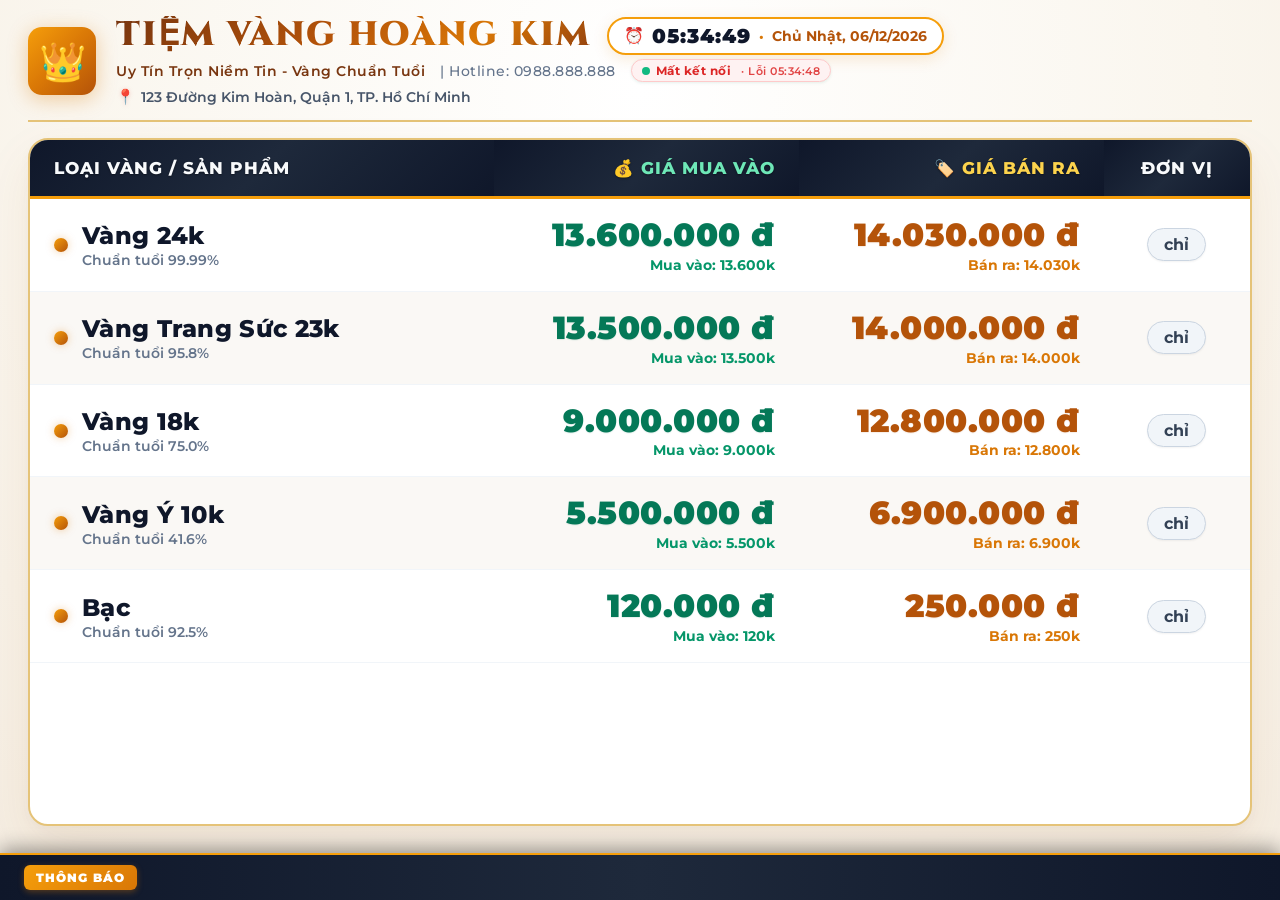
==== commit c7d0ca05: "fix: dong dau ngoac nhon cuoi saveCustomer trong googleSheetService.js gay loi cu phap v=61, nang le" ====
--- a/bang-gia-vang.html
+++ b/bang-gia-vang.html
@@ -500,8 +500,8 @@
   </footer>
 
   <!-- Scripts -->
-  <script src="js/defaultData.js?v=61"></script>
-  <script src="js/googleSheetService.js?v=61"></script>
+  <script src="js/defaultData.js?v=62"></script>
+  <script src="js/googleSheetService.js?v=62"></script>
   <script>
     // State
     let goldPrices = [];
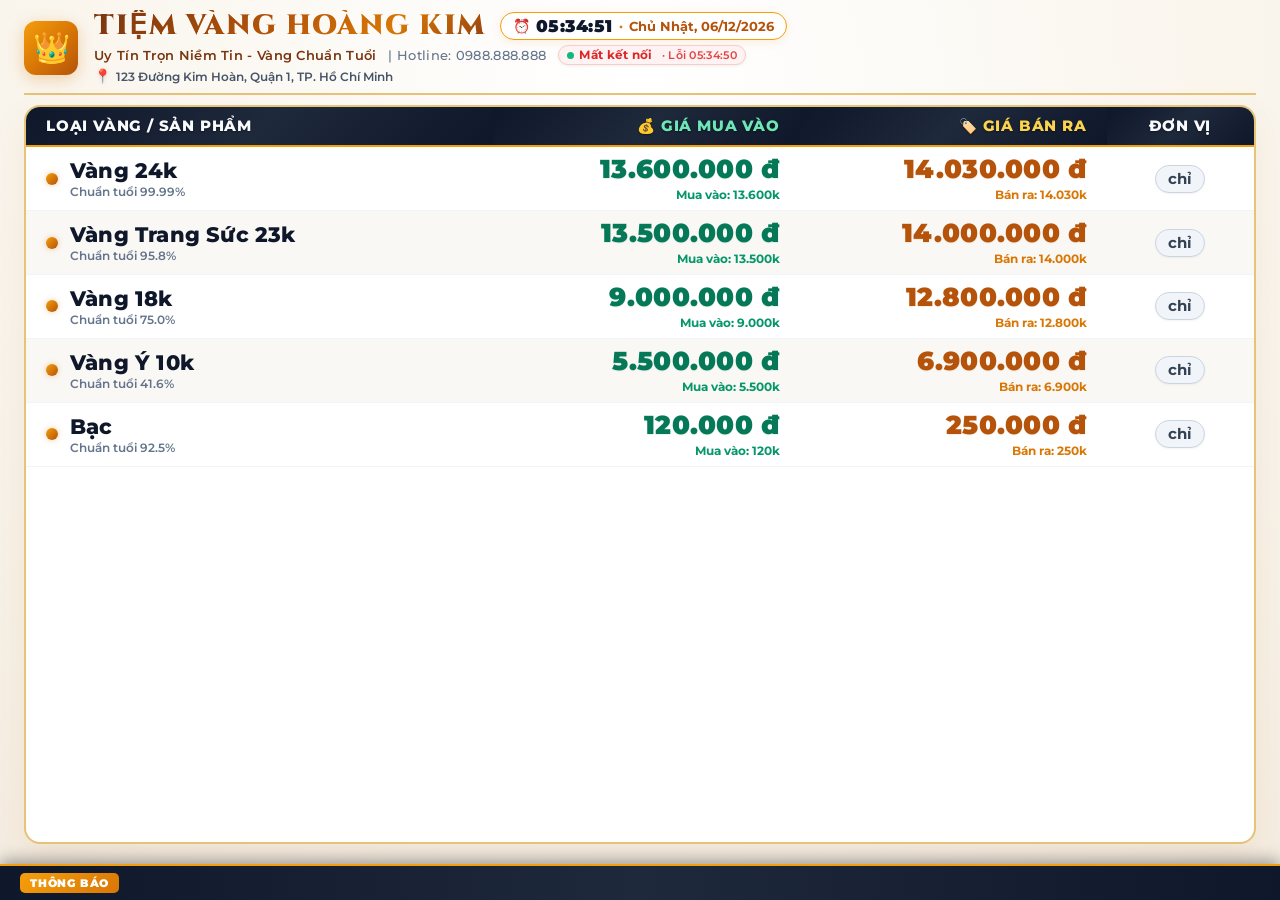
==== commit 404c2710: "fix(tv): can chinh compact CSS giup hien thi tron ven ca 5 loai vang (bao gom Bac) tren TV" ====
--- a/bang-gia-vang.html
+++ b/bang-gia-vang.html
@@ -40,7 +40,7 @@
       display: flex;
       flex-direction: column;
       overflow-x: hidden;
-      padding-bottom: 58px;
+      padding-bottom: 46px;
     }
 
     /* Main Container */
@@ -49,7 +49,7 @@
       width: 100%;
       max-width: 1600px;
       margin: 0 auto;
-      padding: 16px 28px;
+      padding: 10px 24px;
       display: flex;
       flex-direction: column;
     }
@@ -58,22 +58,22 @@
     .tv-header {
       display: flex;
       align-items: center;
-      gap: 20px;
-      padding-bottom: 14px;
+      gap: 16px;
+      padding-bottom: 8px;
       border-bottom: 2px solid var(--border-gold);
-      margin-bottom: 16px;
+      margin-bottom: 10px;
     }
 
     .brand-logo-badge {
-      width: 68px;
-      height: 68px;
+      width: 54px;
+      height: 54px;
       background: var(--gold-gradient);
-      border-radius: 14px;
+      border-radius: 12px;
       display: flex;
       align-items: center;
       justify-content: center;
-      font-size: 38px;
-      box-shadow: 0 4px 20px rgba(217, 119, 6, 0.35);
+      font-size: 30px;
+      box-shadow: 0 4px 16px rgba(217, 119, 6, 0.3);
       flex-shrink: 0;
     }
 
@@ -84,15 +84,15 @@
     .brand-title-row {
       display: flex;
       align-items: center;
-      gap: 16px;
+      gap: 14px;
       flex-wrap: wrap;
     }
 
     .brand-titles h1 {
       font-family: 'Cinzel', serif;
-      font-size: 34px;
+      font-size: 28px;
       font-weight: 900;
-      letter-spacing: 2px;
+      letter-spacing: 1.5px;
       background: linear-gradient(135deg, #78350F 0%, #B45309 45%, #D97706 75%, #92400E 100%);
       -webkit-background-clip: text;
       -webkit-text-fill-color: transparent;
@@ -106,53 +106,53 @@
     .header-clock-pill {
       display: inline-flex;
       align-items: center;
-      gap: 8px;
+      gap: 6px;
       background: #FFFFFF;
-      border: 2px solid #F59E0B;
-      padding: 5px 15px;
-      border-radius: 20px;
-      box-shadow: 0 4px 15px rgba(217, 119, 6, 0.15);
+      border: 1.5px solid #F59E0B;
+      padding: 3px 12px;
+      border-radius: 16px;
+      box-shadow: 0 2px 10px rgba(217, 119, 6, 0.12);
     }
 
     .header-clock-pill .clock-icon {
-      font-size: 16px;
+      font-size: 14px;
     }
 
     .header-clock-pill .clock-time-inline {
       font-family: 'Montserrat', monospace;
-      font-size: 20px;
+      font-size: 17px;
       font-weight: 900;
       color: #0F172A;
-      letter-spacing: 1px;
+      letter-spacing: 0.5px;
     }
 
     .header-clock-pill .clock-sep {
       color: #D97706;
+      font-size: 11px;
+      font-weight: 700;
+    }
+
+    .header-clock-pill .clock-date-inline {
       font-size: 13px;
-      font-weight: 700;
-    }
-
-    .header-clock-pill .clock-date-inline {
-      font-size: 14px;
       color: #B45309;
       font-weight: 700;
     }
 
     .brand-titles .slogan {
-      font-size: 14px;
+      font-size: 12.5px;
       color: #78350F;
-      letter-spacing: 0.5px;
+      letter-spacing: 0.3px;
       font-weight: 600;
       display: flex;
       align-items: center;
-      gap: 15px;
-      margin-top: 4px;
+      gap: 12px;
+      margin-top: 3px;
       flex-wrap: wrap;
     }
 
     .brand-titles .slogan span.contact {
       color: #64748B;
-      font-size: 13.5px;
+      font-size: 12.5px;
       font-weight: 500;
     }
 
@@ -160,20 +160,20 @@
     .live-status-pill {
       display: inline-flex;
       align-items: center;
-      gap: 6px;
-      font-size: 12px;
+      gap: 5px;
+      font-size: 11.5px;
       font-weight: 700;
       color: #047857;
       background: #ECFDF5;
       border: 1px solid #A7F3D0;
-      padding: 3px 10px;
-      border-radius: 12px;
+      padding: 2px 8px;
+      border-radius: 10px;
       box-shadow: 0 1px 3px rgba(4, 120, 87, 0.1);
     }
 
     .live-dot {
-      width: 8px;
-      height: 8px;
+      width: 7px;
+      height: 7px;
       border-radius: 50%;
       background: #10B981;
       display: inline-block;
@@ -183,15 +183,15 @@
     .address-line {
       display: flex;
       align-items: center;
-      gap: 6px;
-      font-size: 13.5px;
+      gap: 5px;
+      font-size: 12px;
       color: #475569;
       font-weight: 600;
-      margin-top: 5px;
+      margin-top: 2px;
     }
 
     .address-pin {
-      font-size: 15px;
+      font-size: 14px;
       color: #DC2626;
       filter: drop-shadow(0 1px 2px rgba(220, 38, 38, 0.25));
     }
@@ -200,9 +200,9 @@
     .rates-card {
       flex: 1;
       background: #FFFFFF;
-      border-radius: 20px;
+      border-radius: 16px;
       border: 2px solid #E5C378;
-      box-shadow: 0 20px 50px rgba(180, 83, 9, 0.08), 0 4px 12px rgba(0, 0, 0, 0.03);
+      box-shadow: 0 12px 35px rgba(180, 83, 9, 0.08);
       overflow: hidden;
       display: flex;
       flex-direction: column;
@@ -218,11 +218,11 @@
       background: linear-gradient(135deg, #0F172A 0%, #1E293B 50%, #0F172A 100%);
       color: #F8FAFC;
       font-family: 'Montserrat', sans-serif;
-      font-size: 16.5px;
+      font-size: 14.5px;
       font-weight: 800;
-      letter-spacing: 1px;
-      padding: 18px 24px;
-      border-bottom: 3px solid #F59E0B;
+      letter-spacing: 0.8px;
+      padding: 10px 20px;
+      border-bottom: 2.5px solid #F59E0B;
       text-transform: uppercase;
       text-shadow: 0 1px 2px rgba(0, 0, 0, 0.4);
     }
@@ -256,48 +256,48 @@
     }
 
     .rates-table td {
-      padding: 18px 24px;
+      padding: 8px 20px;
       vertical-align: middle;
-      font-size: 18px;
+      font-size: 16px;
     }
 
     .gold-name-box {
       display: flex;
       align-items: center;
-      gap: 14px;
+      gap: 12px;
     }
 
     .gold-bullet {
-      width: 14px;
-      height: 14px;
+      width: 12px;
+      height: 12px;
       border-radius: 50%;
       background: linear-gradient(135deg, #F59E0B, #B45309);
-      box-shadow: 0 0 8px rgba(217, 119, 6, 0.35);
+      box-shadow: 0 0 6px rgba(217, 119, 6, 0.35);
       flex-shrink: 0;
     }
 
     .gold-title {
-      font-size: 24px;
+      font-size: 21px;
       font-weight: 800;
       color: #0F172A;
-      letter-spacing: 0.3px;
+      letter-spacing: 0.2px;
     }
 
     .gold-sub {
-      font-size: 13.5px;
+      font-size: 12px;
       color: #64748B;
       font-weight: 600;
-      margin-top: 2px;
+      margin-top: 1px;
     }
 
     .unit-tag {
       display: inline-block;
-      padding: 6px 16px;
-      border-radius: 20px;
+      padding: 4px 12px;
+      border-radius: 16px;
       background: #F1F5F9;
       border: 1.5px solid #CBD5E1;
       color: #334155;
-      font-size: 16px;
+      font-size: 14.5px;
       font-weight: 700;
       box-shadow: 0 1px 2px rgba(0, 0, 0, 0.05);
     }
@@ -308,9 +308,9 @@
     }
 
     .price-val {
-      font-size: 32px;
+      font-size: 26px;
       font-weight: 900;
-      letter-spacing: 0.5px;
+      letter-spacing: 0.3px;
       line-height: 1.15;
     }
 
@@ -325,9 +325,9 @@
     }
 
     .price-vnd-sub {
-      font-size: 13.5px;
+      font-size: 12px;
       font-weight: 700;
-      margin-top: 3px;
+      margin-top: 2px;
     }
 
     .price-buy-sub {
@@ -340,10 +340,10 @@
 
     /* Empty state */
     .empty-state {
-      padding: 60px 20px;
+      padding: 40px 20px;
       text-align: center;
       color: #64748B;
-      font-size: 18px;
+      font-size: 16px;
     }
 
     /* Bottom Ticker Marquee: Cố định hoàn toàn ở đáy màn hình */
@@ -355,30 +355,27 @@
       width: 100%;
       z-index: 9999;
       background: linear-gradient(90deg, #0F172A 0%, #1E293B 50%, #0F172A 100%);
-      border-top: 2.5px solid #F59E0B;
-      padding: 10px 24px;
+      border-top: 2px solid #F59E0B;
+      padding: 7px 20px;
       display: flex;
       align-items: center;
-      gap: 16px;
-      font-size: 15px;
+      gap: 14px;
+      font-size: 13.5px;
       overflow: hidden;
       margin: 0;
-      border-radius: 0;
-      box-shadow: 0 -4px 20px rgba(0, 0, 0, 0.4);
+      box-shadow: 0 -4px 16px rgba(0, 0, 0, 0.35);
     }
 
     .ticker-badge {
       background: linear-gradient(135deg, #F59E0B, #D97706);
       color: #FFFFFF;
-      font-size: 12px;
+      font-size: 11px;
       font-weight: 900;
-      padding: 5px 12px;
-      border-radius: 6px;
+      padding: 3px 10px;
+      border-radius: 5px;
       white-space: nowrap;
       text-transform: uppercase;
-      letter-spacing: 1px;
-      box-shadow: 0 2px 6px rgba(217, 119, 6, 0.35);
-      flex-shrink: 0;
+      letter-spacing: 0.8px;
     }
 
     .ticker-content {
@@ -393,8 +390,8 @@
       animation: tickerAnimation 28s linear infinite;
       color: #F8FAFC;
       font-weight: 600;
-      font-size: 14.5px;
-      letter-spacing: 0.5px;
+      font-size: 13.5px;
+      letter-spacing: 0.4px;
     }
 
     @keyframes tickerAnimation {
@@ -402,36 +399,73 @@
       100% { transform: translateX(-100%); }
     }
 
-    /* Responsive for TV / Tablet / Mobile */
+    /* Tối ưu chuyên biệt theo chiều cao màn hình TV (720p / 1080p có Zoom) */
+    @media (max-height: 760px) {
+      body { padding-bottom: 38px; }
+      .tv-container { padding: 6px 18px; }
+      .tv-header { padding-bottom: 5px; margin-bottom: 6px; gap: 12px; }
+      .brand-logo-badge { width: 44px; height: 44px; font-size: 24px; border-radius: 8px; }
+      .brand-titles h1 { font-size: 23px; }
+      .header-clock-pill { padding: 2px 10px; }
+      .header-clock-pill .clock-time-inline { font-size: 15px; }
+      .brand-titles .slogan { font-size: 11.5px; margin-top: 1px; }
+      .address-line { font-size: 11px; margin-top: 1px; }
+      .rates-table thead th { padding: 7px 16px; font-size: 13px; }
+      .rates-table td { padding: 6px 16px; }
+      .gold-title { font-size: 18px; }
+      .gold-sub { font-size: 11px; }
+      .price-val { font-size: 22px; }
+      .price-vnd-sub { font-size: 11px; }
+      .unit-tag { font-size: 13px; padding: 2px 10px; }
+      .bottom-ticker { padding: 5px 16px; }
+    }
+
+    @media (max-height: 620px) {
+      body { padding-bottom: 34px; }
+      .tv-container { padding: 4px 12px; }
+      .tv-header { padding-bottom: 4px; margin-bottom: 4px; }
+      .brand-logo-badge { width: 36px; height: 36px; font-size: 20px; }
+      .brand-titles h1 { font-size: 19px; }
+      .address-line { display: none; }
+      .rates-table thead th { padding: 5px 10px; font-size: 12px; }
+      .rates-table td { padding: 4.5px 10px; }
+      .gold-title { font-size: 16px; }
+      .gold-sub { font-size: 10px; }
+      .price-val { font-size: 19px; }
+      .price-vnd-sub { font-size: 10px; }
+      .bottom-ticker { padding: 4px 10px; font-size: 12px; }
+    }
+
+    /* Responsive cho Điện thoại / Tablet */
     @media (max-width: 1024px) {
-      .brand-titles h1 { font-size: 28px; }
-      .header-clock-pill .clock-time-inline { font-size: 17px; }
-      .gold-title { font-size: 20px; }
-      .price-val { font-size: 24px; }
-      .price-vnd-sub { font-size: 12px; }
-      .unit-tag { font-size: 14px; padding: 5px 12px; }
-      .rates-table thead th { font-size: 14px; padding: 14px 16px; }
-      .rates-table td { padding: 14px 16px; font-size: 16px; }
+      .brand-titles h1 { font-size: 24px; }
+      .header-clock-pill .clock-time-inline { font-size: 16px; }
+      .gold-title { font-size: 18px; }
+      .price-val { font-size: 22px; }
+      .price-vnd-sub { font-size: 11.5px; }
+      .unit-tag { font-size: 13px; padding: 4px 10px; }
+      .rates-table thead th { font-size: 13px; padding: 8px 14px; }
+      .rates-table td { padding: 8px 14px; font-size: 15px; }
     }
 
     @media (max-width: 640px) {
-      body { padding-bottom: 52px; }
-      .tv-container { padding: 10px; }
-      .tv-header { flex-direction: column; align-items: flex-start; gap: 10px; }
-      .brand-titles h1 { font-size: 22px; }
-      .header-clock-pill .clock-time-inline { font-size: 15px; }
-      .price-val { font-size: 18px; }
-      .price-vnd-sub { font-size: 11px; }
-      .gold-title { font-size: 15px; }
-      .gold-sub { font-size: 11px; }
-      .unit-tag { font-size: 12px; padding: 4px 8px; }
-      .rates-table thead th { font-size: 11.5px; padding: 10px 6px; letter-spacing: 0.5px; }
-      .rates-table td { padding: 10px 6px; }
-      .gold-bullet { width: 10px; height: 10px; }
-      .gold-name-box { gap: 8px; }
-      .bottom-ticker { padding: 8px 12px; gap: 10px; }
-      .ticker-badge { font-size: 11px; padding: 3px 8px; }
-      .ticker-text { font-size: 13px; }
+      body { padding-bottom: 48px; }
+      .tv-container { padding: 8px; }
+      .tv-header { flex-direction: column; align-items: flex-start; gap: 8px; }
+      .brand-titles h1 { font-size: 20px; }
+      .header-clock-pill .clock-time-inline { font-size: 14px; }
+      .price-val { font-size: 17px; }
+      .price-vnd-sub { font-size: 10.5px; }
+      .gold-title { font-size: 14px; }
+      .gold-sub { font-size: 10px; }
+      .unit-tag { font-size: 11.5px; padding: 3px 6px; }
+      .rates-table thead th { font-size: 11px; padding: 8px 4px; letter-spacing: 0.3px; }
+      .rates-table td { padding: 7px 4px; }
+      .gold-bullet { width: 9px; height: 9px; }
+      .gold-name-box { gap: 6px; }
+      .bottom-ticker { padding: 6px 10px; gap: 8px; }
+      .ticker-badge { font-size: 10px; padding: 2px 6px; }
+      .ticker-text { font-size: 12px; }
     }
   </style>
 </head>
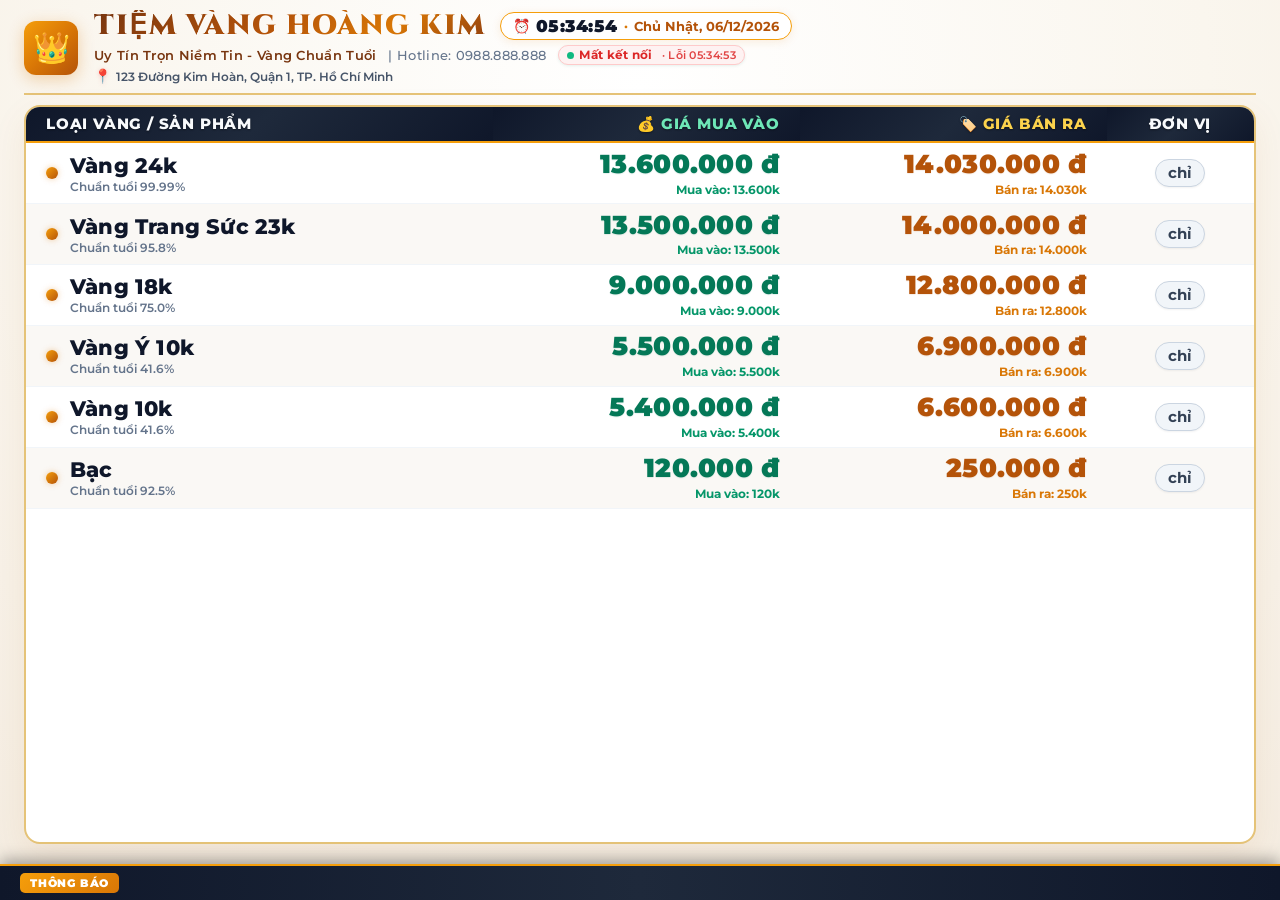
==== commit a2db726f: "feat(tv): them loai Vang 10k vao bang gia vang TV xep tren Bac va can chinh ti le" ====
--- a/bang-gia-vang.html
+++ b/bang-gia-vang.html
@@ -221,7 +221,7 @@
       font-size: 14.5px;
       font-weight: 800;
       letter-spacing: 0.8px;
-      padding: 10px 20px;
+      padding: 8px 20px;
       border-bottom: 2.5px solid #F59E0B;
       text-transform: uppercase;
       text-shadow: 0 1px 2px rgba(0, 0, 0, 0.4);
@@ -256,7 +256,7 @@
     }
 
     .rates-table td {
-      padding: 8px 20px;
+      padding: 6.5px 20px;
       vertical-align: middle;
       font-size: 16px;
     }
@@ -534,8 +534,8 @@
   </footer>
 
   <!-- Scripts -->
-  <script src="js/defaultData.js?v=62"></script>
-  <script src="js/googleSheetService.js?v=62"></script>
+  <script src="js/defaultData.js?v=64"></script>
+  <script src="js/googleSheetService.js?v=64"></script>
   <script>
     // State
     let goldPrices = [];
@@ -650,7 +650,7 @@
       }
     }
 
-    // Danh sách 5 loại cố định hiển thị trên Bảng Giá TV theo yêu cầu
+    // Danh sách 6 loại cố định hiển thị trên Bảng Giá TV theo yêu cầu
     const FIXED_TV_ITEMS = [
       {
         title: 'Vàng 24k',
@@ -701,6 +701,20 @@
         }
       },
       {
+        title: 'Vàng 10k',
+        sub: 'Chuẩn tuổi 41.6%',
+        hamLuongDefault: '41.6%',
+        donViDefault: 'chỉ',
+        defaultMua: 5400,
+        defaultBan: 6600,
+        matcher: (g) => {
+          const n = (g.loaiVang || '').trim().toLowerCase();
+          const isItalian = n.includes('ý') || /\b(ý|y)\b/.test(n);
+          const isKorea = n.includes('korea');
+          return n.includes('10') && !isItalian && !isKorea;
+        }
+      },
+      {
         title: 'Bạc',
         sub: 'Chuẩn tuổi 92.5%',
         hamLuongDefault: '92.5%',
@@ -714,7 +728,7 @@
       }
     ];
 
-    // 3. Render bảng hiển thị TV: Luôn hiển thị cố định đúng 5 loại vàng
+    // 3. Render bảng hiển thị TV: Luôn hiển thị cố định đúng 6 loại vàng
     function renderTVDisplay(highlight = false) {
       const tbody = document.getElementById('ratesTableBody');
       const emptyMsg = document.getElementById('emptyRatesMessage');
